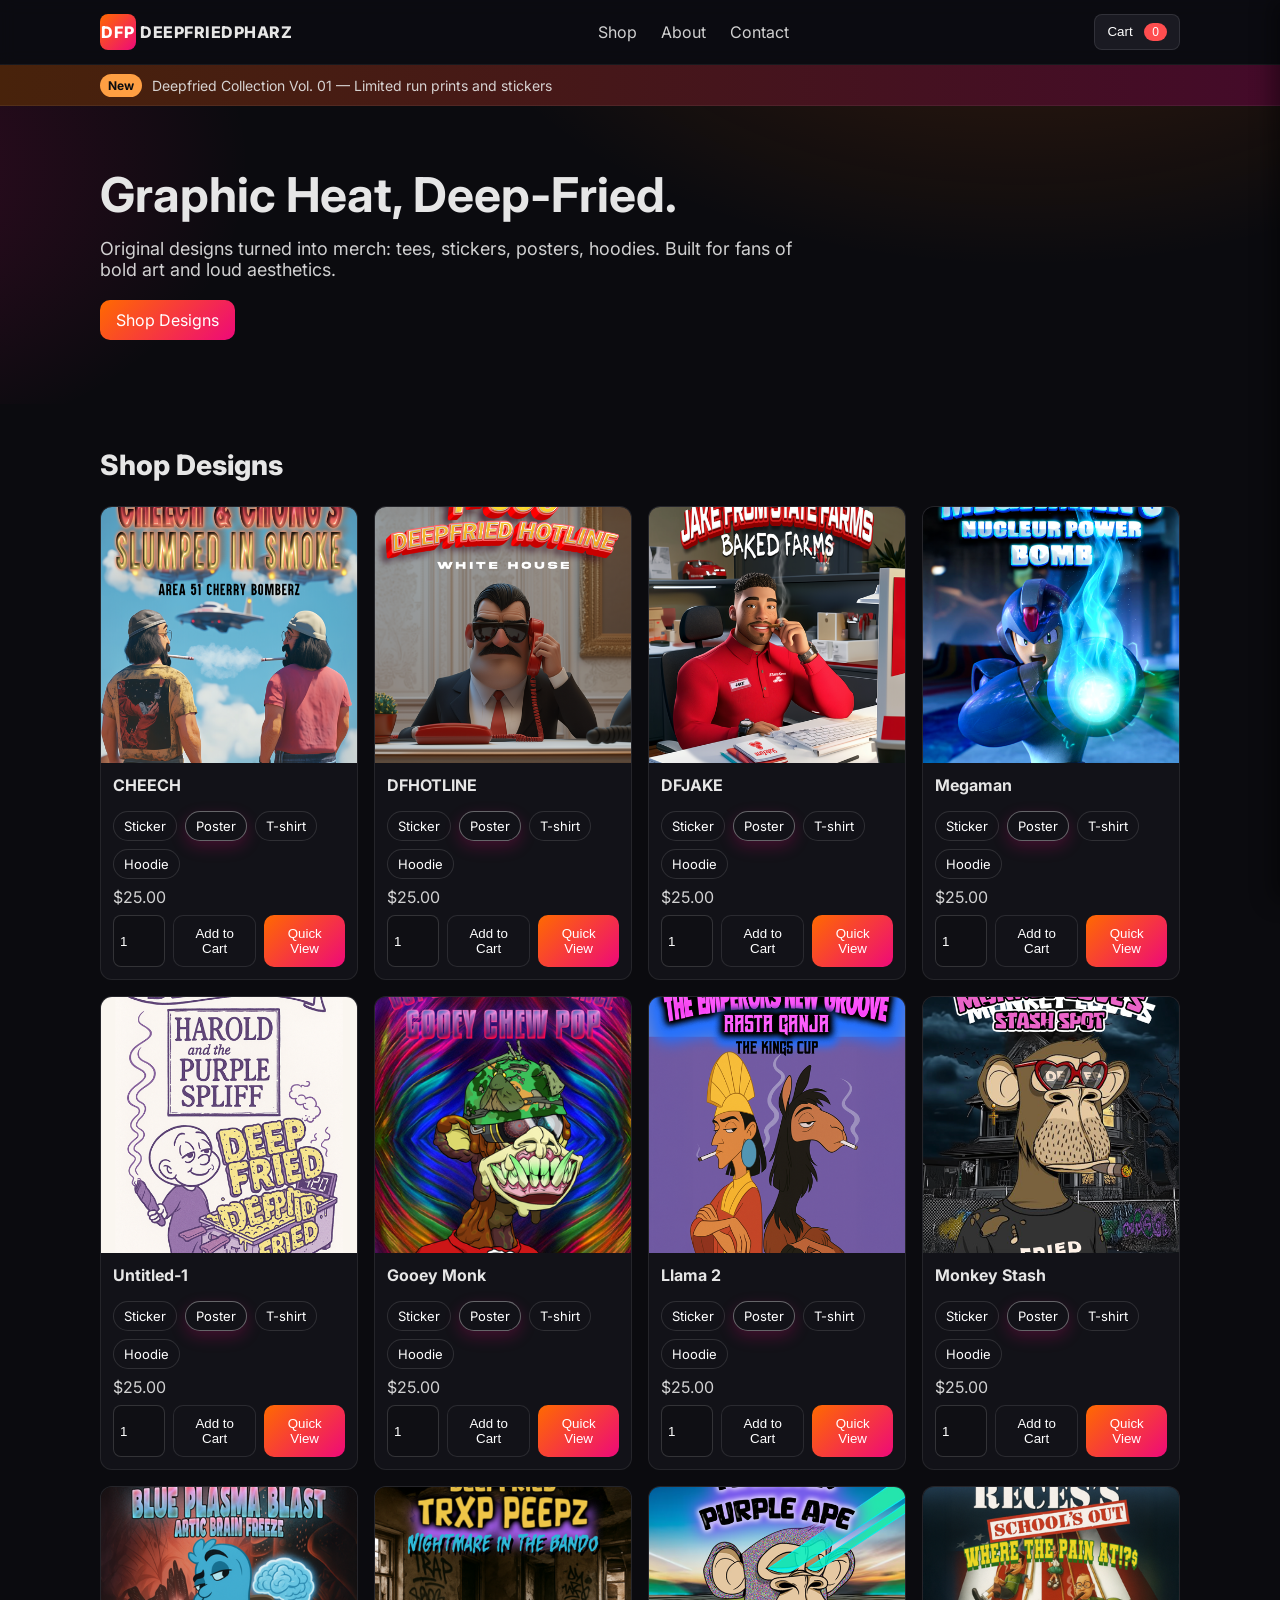
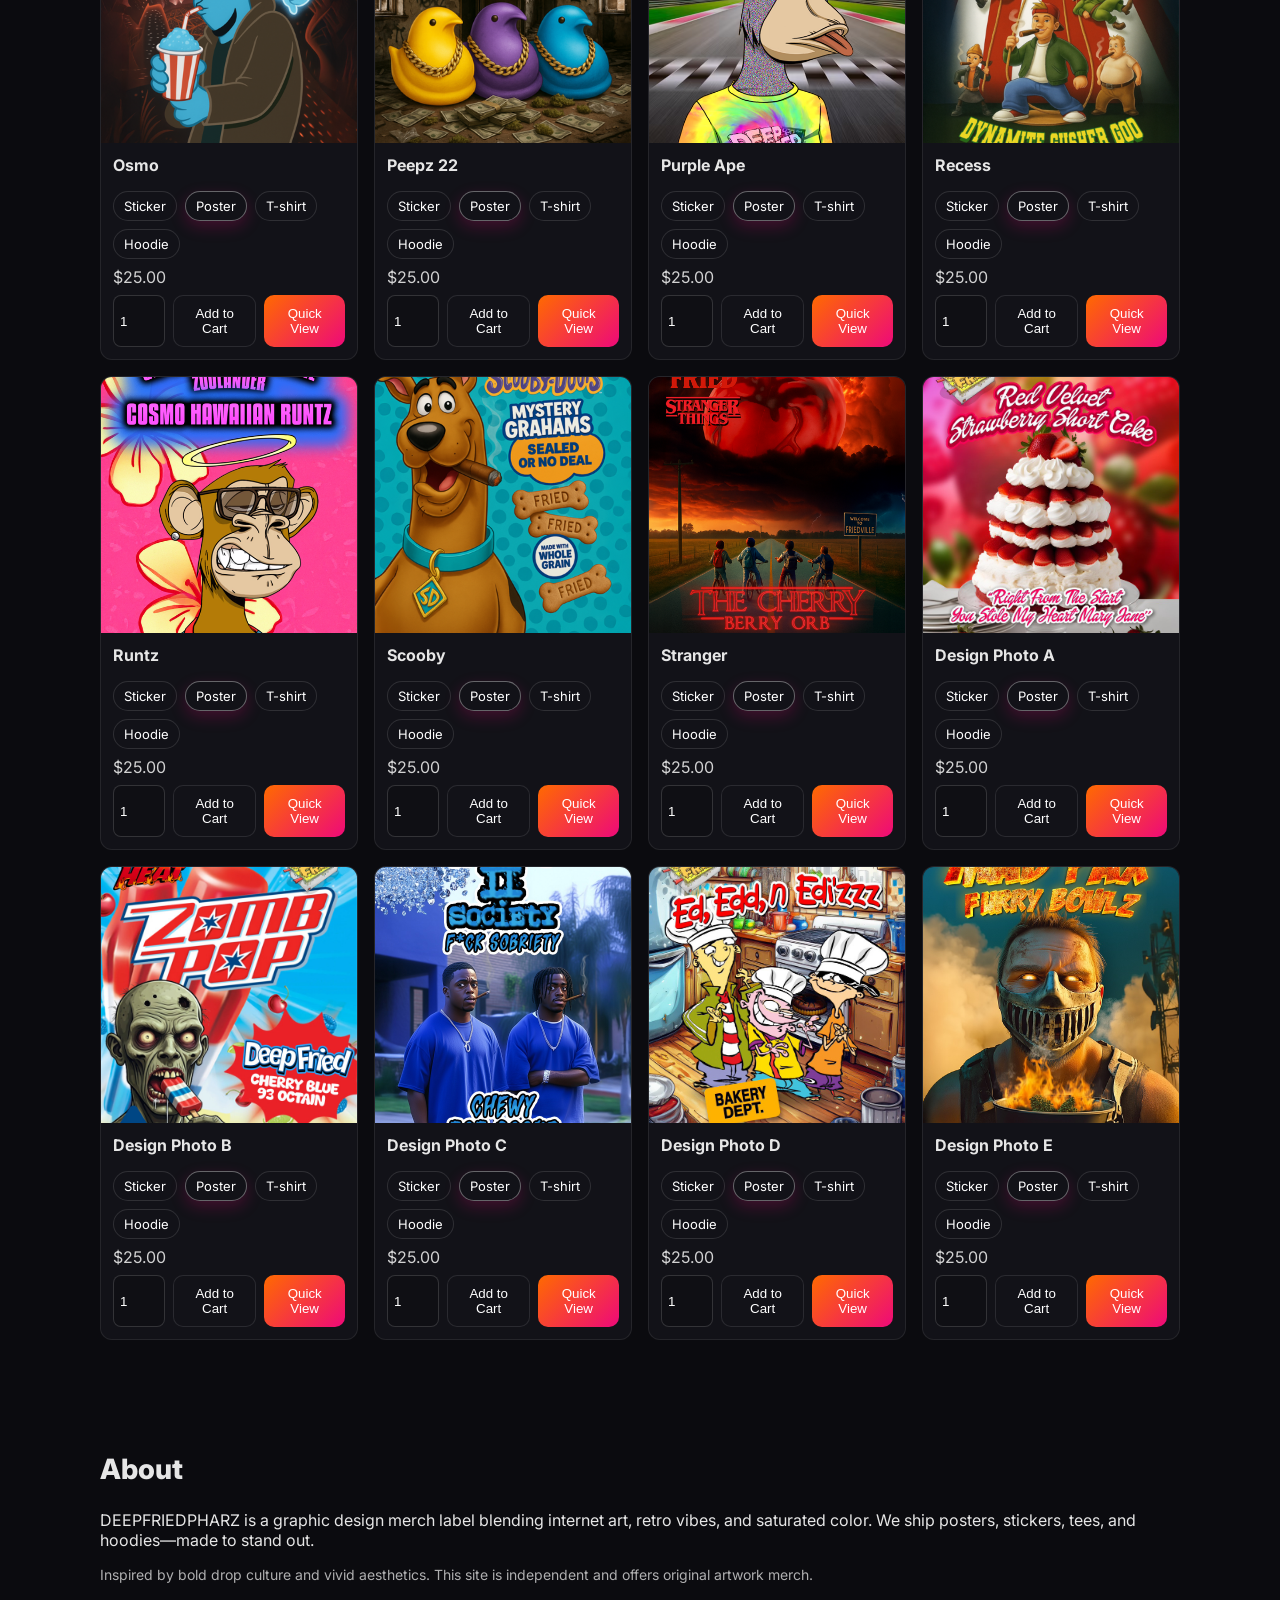
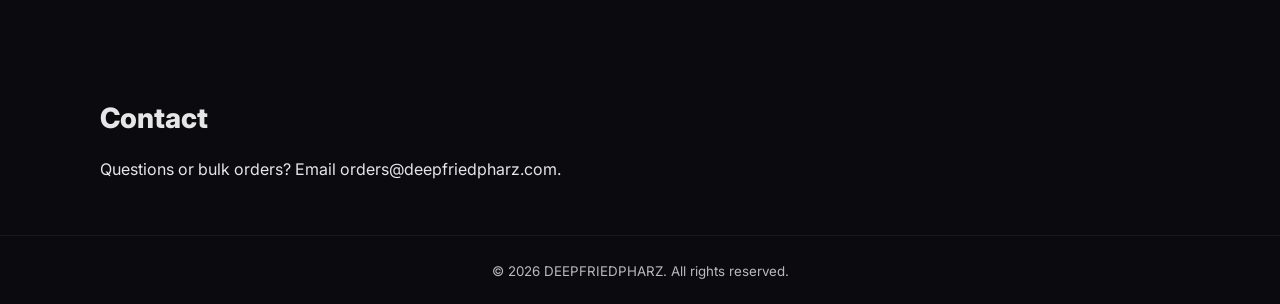
==== index.html @ 4e7bed3c "feat: static ecommerce site with variant pricing, cart & Quick View" ====
<!DOCTYPE html>
<html lang="en">
  <head>
    <meta charset="utf-8" />
    <meta name="viewport" content="width=device-width, initial-scale=1" />
    <title>DEEPFRIEDPHARZ — Graphic Design Merch</title>
    <meta name="description" content="DEEPFRIEDPHARZ — original graphic design merchandise: tees, stickers, posters, and more." />
    <link rel="preconnect" href="https://fonts.googleapis.com" />
    <link rel="preconnect" href="https://fonts.gstatic.com" crossorigin />
    <link href="https://fonts.googleapis.com/css2?family=Inter:wght@400;600;800&display=swap" rel="stylesheet" />
    <link rel="stylesheet" href="style.css" />
  </head>
  <body>
    <header class="site-header" role="banner">
      <div class="container header-inner">
        <div class="brand">
          <a href="#" aria-label="DEEPFRIEDPHARZ home">
            <span class="brand-logo">DFP</span>
            <span class="brand-name">DEEPFRIEDPHARZ</span>
          </a>
        </div>
        <nav class="nav" role="navigation" aria-label="Primary">
          <a href="#shop" class="nav-link" aria-current="page">Shop</a>
          <a href="#about" class="nav-link">About</a>
          <a href="#contact" class="nav-link">Contact</a>
        </nav>
        <button id="cart-button" class="cart-button" aria-label="Open cart">Cart <span id="cart-count" class="cart-count">0</span></button>
      </div>
    </header>

    <div class="promo-bar" role="region" aria-label="Promotions">
      <div class="container promo-inner">
        <span class="promo-badge" aria-hidden="true">New</span>
        <span class="promo-text">Deepfried Collection Vol. 01 — Limited run prints and stickers</span>
      </div>
    </div>

    <main>
      <section class="hero" role="region" aria-label="Hero">
        <div class="container hero-inner">
          <h1 class="headline">Graphic Heat, Deep-Fried.</h1>
          <p class="subhead">Original designs turned into merch: tees, stickers, posters, hoodies. Built for fans of bold art and loud aesthetics.</p>
          <div class="hero-actions">
            <a href="#shop" class="btn primary">Shop Designs</a>
          </div>
        </div>
      </section>

      <section id="shop" class="shop" role="main">
        <div class="container">
          <h2 class="section-title">Shop Designs</h2>
          <div id="product-grid" class="product-grid" aria-live="polite"></div>
        </div>
      </section>

      <section id="about" class="about">
        <div class="container">
          <h2 class="section-title">About</h2>
          <p>DEEPFRIEDPHARZ is a graphic design merch label blending internet art, retro vibes, and saturated color. We ship posters, stickers, tees, and hoodies—made to stand out.</p>
          <p class="fine">Inspired by bold drop culture and vivid aesthetics. This site is independent and offers original artwork merch.</p>
        </div>
      </section>

      <section id="contact" class="contact">
        <div class="container">
          <h2 class="section-title">Contact</h2>
          <p>Questions or bulk orders? Email <a href="mailto:orders@deepfriedpharz.com">orders@deepfriedpharz.com</a>.</p>
        </div>
      </section>
    </main>

    <aside id="cart-panel" class="cart-panel" aria-hidden="true" aria-labelledby="cart-button">
      <div class="cart-header">
        <h3>Cart</h3>
        <button id="cart-close" class="icon-button" aria-label="Close cart">✕</button>
      </div>
      <div id="cart-items" class="cart-items"></div>
      <div class="cart-summary">
        <div class="row">
          <span>Subtotal</span>
          <strong id="cart-subtotal">$0.00</strong>
        </div>
        <button id="checkout" class="btn primary full">Checkout</button>
      </div>
    </aside>

    <!-- Accessible Product Quick View Modal -->
    <div id="product-modal" class="modal" aria-hidden="true">
      <div class="modal-backdrop" data-close="modal" aria-hidden="true"></div>
      <div class="modal-content" role="dialog" aria-modal="true" aria-labelledby="modal-title" aria-describedby="modal-desc">
        <div class="modal-header">
          <h3 id="modal-title">Product</h3>
          <button id="modal-close" class="icon-button" aria-label="Close dialog">✕</button>
        </div>
        <div class="modal-body">
          <div class="modal-media"><img id="modal-image" src="" alt="" /></div>
          <div class="modal-info">
            <p id="modal-desc" class="modal-desc">Original design print with saturated colors and bold composition.</p>
            <div class="modal-price"><strong id="modal-price">$0.00</strong></div>
            <div class="modal-actions">
              <input id="modal-qty" type="number" min="1" value="1" class="qty-input" aria-label="Quantity" />
              <button id="modal-add" class="btn primary">Add to Cart</button>
            </div>
          </div>
        </div>
      </div>
    </div>

    <footer class="site-footer" role="contentinfo">
      <div class="container footer-inner">
        <small>© <span id="year"></span> DEEPFRIEDPHARZ. All rights reserved.</small>
      </div>
    </footer>

    <script src="app.js"></script>
  </body>
</html>
---- style.css ----
/* Reset and base */
* { box-sizing: border-box; }
html, body { height: 100%; }
body {
  margin: 0;
  font-family: Inter, system-ui, -apple-system, Segoe UI, Roboto, Ubuntu, Cantarell, "Fira Sans", "Droid Sans", "Helvetica Neue", Arial, sans-serif;
  color: #e6e6e6;
  background: #0b0b0f;
}
a { color: inherit; text-decoration: none; }

.container { max-width: 1120px; margin: 0 auto; padding: 0 20px; }

/* Header */
.site-header { position: sticky; top: 0; z-index: 20; background: rgba(12,12,18,0.8); backdrop-filter: blur(8px); border-bottom: 1px solid rgba(255,255,255,0.06); }
.header-inner { display: flex; align-items: center; justify-content: space-between; height: 64px; }
.brand { display: flex; align-items: center; gap: 10px; }
.brand-logo { display:inline-block; width: 36px; height: 36px; border-radius: 8px; background: linear-gradient(135deg, #ff6a00, #ee0979); font-weight: 800; color: #fff; text-align: center; line-height: 36px; letter-spacing: 1px; }
.brand-name { font-weight: 800; letter-spacing: 0.5px; }
.nav { display: flex; align-items: center; gap: 16px; }
.nav-link { opacity: 0.9; position: relative; padding: 6px 4px; }
.nav-link:hover, .nav-link:focus { opacity: 1; }
.nav-link:focus { outline: 2px solid #ff9f43; outline-offset: 2px; }
.nav-link::after { content: ""; position: absolute; left: 0; right: 0; bottom: -4px; height: 2px; background: linear-gradient(90deg, #ff6a00, #ee0979); opacity: 0; transform: scaleX(0.5); transition: opacity 150ms ease, transform 150ms ease; }
.nav-link:hover::after { opacity: 1; transform: scaleX(1); }

.cart-button { background: #1a1a22; color: #fff; border: 1px solid rgba(255,255,255,0.1); border-radius: 8px; padding: 8px 12px; cursor:pointer; }
.cart-button:hover, .cart-button:focus { background:#22222b; }
.cart-button:focus { outline: 2px solid #ff9f43; outline-offset: 2px; }
.cart-count { display:inline-block; margin-left: 8px; background: #ff4d4f; color:#fff; border-radius: 999px; font-size: 12px; padding: 2px 8px; }

/* Hero */
.hero { padding: 64px 0; background: radial-gradient(1000px 600px at 80% -200px, rgba(255, 106, 0, 0.2), rgba(255, 106, 0, 0) 60%), radial-gradient(900px 600px at -200px 20%, rgba(238, 9, 121, 0.2), rgba(238, 9, 121, 0) 50%); }
.headline { font-size: 48px; line-height: 1.05; margin: 0 0 8px; }
.subhead { font-size: 18px; opacity: 0.9; max-width: 720px; }
.hero-actions { margin-top: 20px; display:flex; gap: 12px; }

.btn { display:inline-block; padding: 10px 16px; border-radius: 10px; border: 1px solid rgba(255,255,255,0.1); cursor:pointer; transition: transform 120ms ease, box-shadow 120ms ease; }
.btn.primary { background: linear-gradient(135deg, #ff6a00, #ee0979); color: #fff; border: none; }
.btn.secondary { background:#121218; color:#fff; }
.btn.full { width: 100%; }
.btn:hover, .btn:focus { box-shadow: 0 8px 20px rgba(238,9,121,0.25); }
.btn:active { transform: translateY(1px); }
.btn:focus { outline: 2px solid #ff9f43; outline-offset: 2px; }

/* Sections */
.section-title { font-size: 28px; font-weight: 800; margin: 24px 0; }
.shop { padding: 20px 0 48px; }
.about, .contact { padding: 40px 0; }
.fine { opacity: 0.75; font-size: 14px; }

/* Product grid */
.product-grid { display:grid; grid-template-columns: repeat(auto-fill, minmax(220px, 1fr)); gap: 16px; }
.card { background: #121218; border: 1px solid rgba(255,255,255,0.08); border-radius: 12px; overflow: hidden; display:flex; flex-direction:column; transition: transform 150ms ease, box-shadow 150ms ease, border-color 150ms ease; }
.card:hover, .card:focus-within { transform: translateY(-2px); box-shadow: 0 10px 24px rgba(0,0,0,0.35); border-color: rgba(255,255,255,0.15); }
.card-media { position: relative; width: 100%; padding-top: 100%; overflow: hidden; }
.card-media img { position: absolute; inset: 0; width: 100%; height: 100%; object-fit: cover; }
.card-body { padding: 12px; display:flex; flex-direction:column; gap:8px; }
.card-title { font-weight: 700; }
.card-price { opacity: 0.9; }
.card-actions { display:flex; gap:8px; }

/* Variant selector */
.variant-group { display:flex; gap: 8px; flex-wrap: wrap; margin-top: 8px; }
.variant-wrapper { position: relative; }
.variant-wrapper input[type="radio"] {
  position: absolute;
  opacity: 0.0001;
  inset: 0;
  width: 100%;
  height: 100%;
}
.variant-option { display:inline-block; padding: 6px 10px; border-radius: 999px; background:#121218; border:1px solid rgba(255,255,255,0.12); color:#fff; cursor: pointer; font-size: 13px; }
.variant-option:hover { background:#1a1a22; }
.variant-wrapper input[type="radio"]:focus + .variant-option { outline: 2px solid #ff9f43; outline-offset: 2px; }
.variant-option.selected { border-color: rgba(255,255,255,0.35); box-shadow: 0 6px 16px rgba(238,9,121,0.22); }

/* Promo bar */
.promo-bar { background: linear-gradient(90deg, rgba(255,106,0,0.25), rgba(238,9,121,0.25)); border-bottom: 1px solid rgba(255,255,255,0.06); }
.promo-inner { display:flex; align-items:center; gap: 10px; height: 40px; }
.promo-badge { display:inline-block; background:#ff9f43; color:#0b0b0f; padding: 4px 8px; border-radius: 999px; font-weight: 700; font-size: 12px; }
.promo-text { opacity: 0.9; font-size: 14px; }

/* Cart Panel */
.cart-panel { position: fixed; right: 0; top: 0; height: 100%; width: 360px; background: #0f0f14; border-left: 1px solid rgba(255,255,255,0.08); box-shadow: -8px 0 20px rgba(0,0,0,0.4); transform: translateX(100%); transition: transform 200ms ease; display:flex; flex-direction:column; z-index: 30; }
.cart-panel.open { transform: translateX(0); }
.cart-header { display:flex; align-items:center; justify-content:space-between; padding: 16px; border-bottom: 1px solid rgba(255,255,255,0.08); }
.icon-button { background: transparent; color: #fff; border: 1px solid rgba(255,255,255,0.15); border-radius: 8px; padding: 6px 10px; cursor:pointer; }
.icon-button:hover, .icon-button:focus { background:#1a1a22; }
.icon-button:focus { outline: 2px solid #ff9f43; outline-offset: 2px; }
.cart-items { flex: 1; overflow: auto; padding: 12px; display:flex; flex-direction:column; gap: 10px; }
.cart-item { display:grid; grid-template-columns: 56px 1fr auto; gap: 10px; align-items:center; border: 1px solid rgba(255,255,255,0.06); border-radius: 10px; padding: 8px; background:#121218; }
.cart-item img { width: 56px; height: 56px; object-fit: cover; border-radius:8px; }
.cart-item-title { font-weight: 600; }
.cart-item-meta { font-size: 12px; opacity: 0.8; }
.cart-item-actions { display:flex; align-items:center; gap: 6px; }
.qty-input { width: 52px; background:#0f0f14; color:#fff; border: 1px solid rgba(255,255,255,0.15); border-radius:8px; padding: 6px; }
.remove-button { background:#1a1a22; color:#fff; border:1px solid rgba(255,255,255,0.15); border-radius:8px; padding:6px 10px; cursor:pointer; }
.remove-button:hover { background:#22222b; }
.cart-summary { border-top: 1px solid rgba(255,255,255,0.08); padding: 14px; }
.cart-summary .row { display:flex; align-items:center; justify-content:space-between; margin-bottom: 10px; }

/* Footer */
.site-footer { border-top: 1px solid rgba(255,255,255,0.06); }
.footer-inner { padding: 24px 0; text-align:center; opacity: 0.8; }

/* Modal */
.modal { position: fixed; inset: 0; display: none; z-index: 40; }
.modal.open { display: block; }
.modal-backdrop { position: absolute; inset: 0; background: rgba(0,0,0,0.6); }
.modal-content { position: relative; background: #0f0f14; border: 1px solid rgba(255,255,255,0.1); border-radius: 14px; width: 92vw; max-width: 860px; margin: 8vh auto; box-shadow: 0 20px 40px rgba(0,0,0,0.5); }
.modal-header { display:flex; align-items:center; justify-content:space-between; padding: 14px; border-bottom: 1px solid rgba(255,255,255,0.08); }
.modal-body { display:grid; grid-template-columns: 1fr 1fr; gap: 14px; padding: 14px; }
.modal-media { background:#121218; border-radius: 12px; overflow:hidden; display:flex; align-items:center; justify-content:center; }
.modal-media img { width: 100%; height: auto; }
.modal-info { display:flex; flex-direction:column; gap: 10px; }
.modal-desc { opacity: 0.85; }
.modal-price { font-size: 18px; }
.modal-actions { display:flex; gap: 10px; align-items:center; }

/* Responsive tweaks */
@media (max-width: 640px) {
  .headline { font-size: 36px; }
  .cart-panel { width: 92vw; }
  .modal-body { grid-template-columns: 1fr; }
}
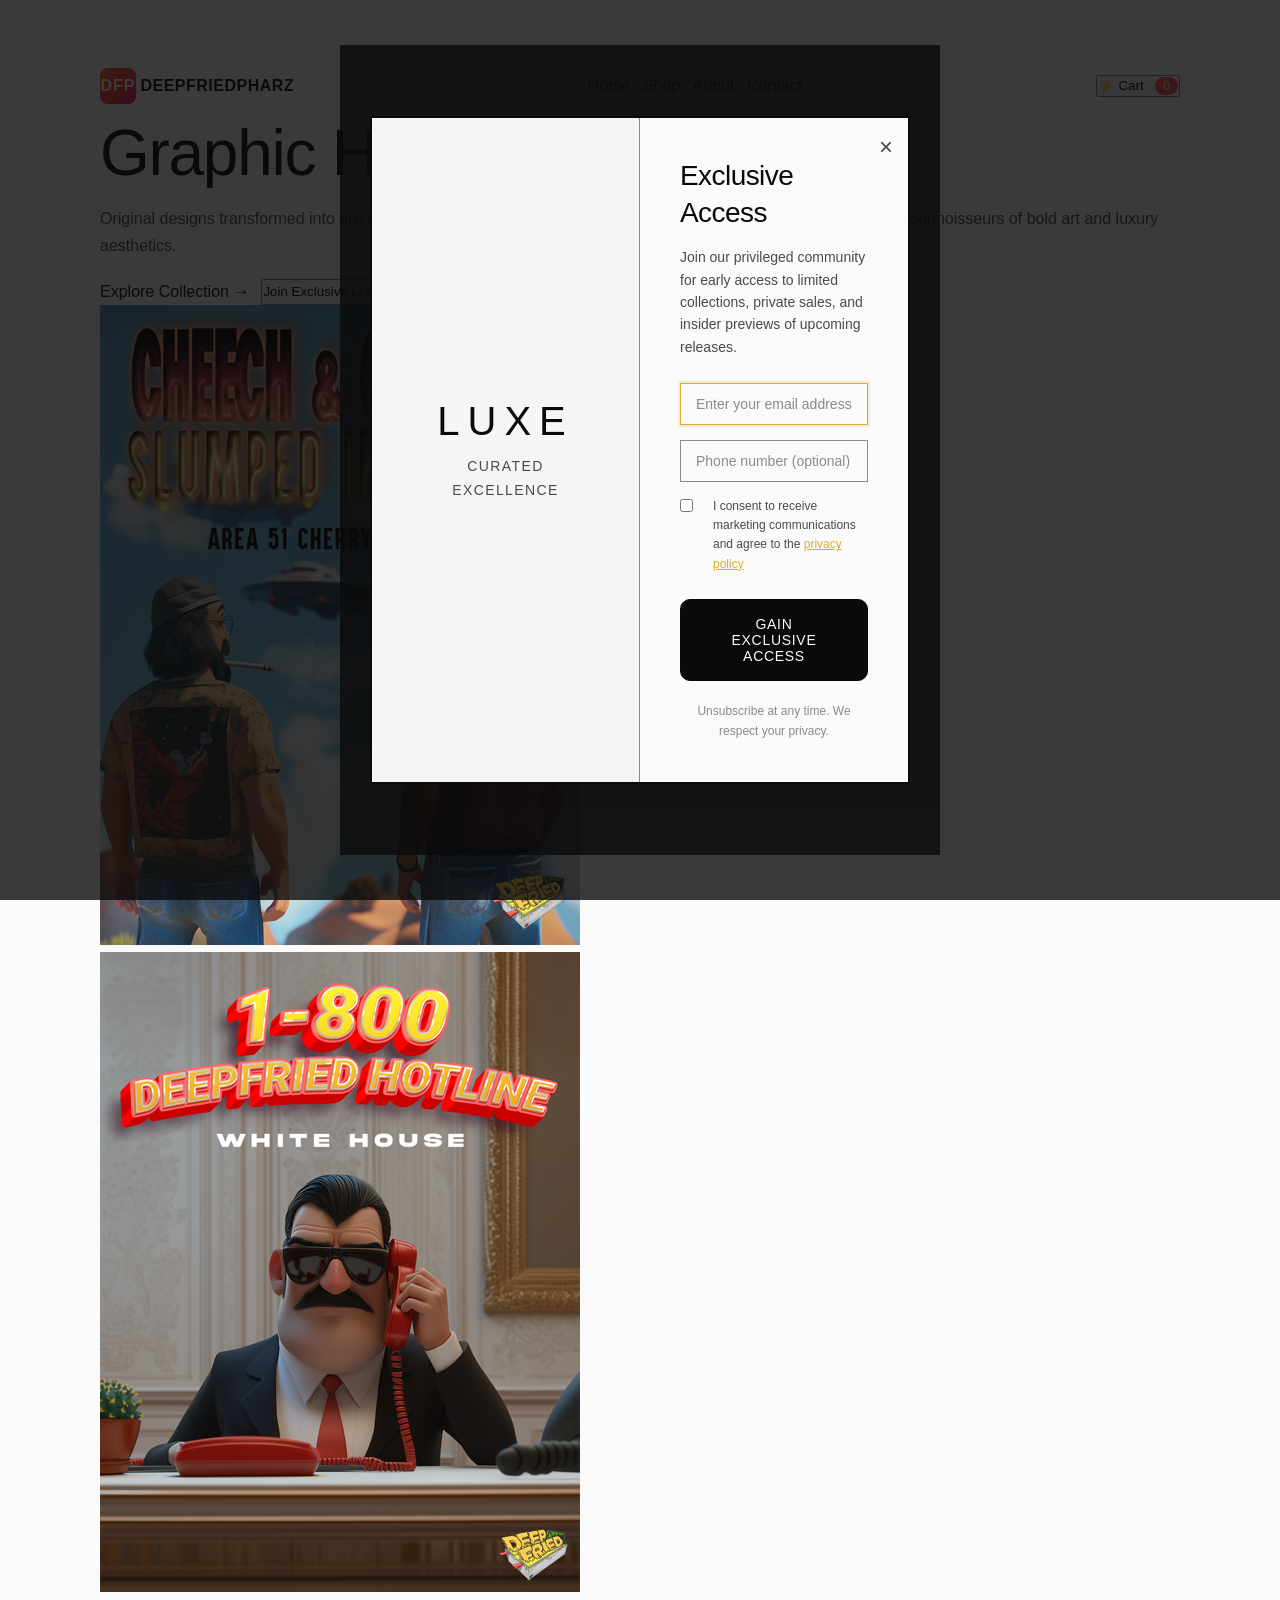
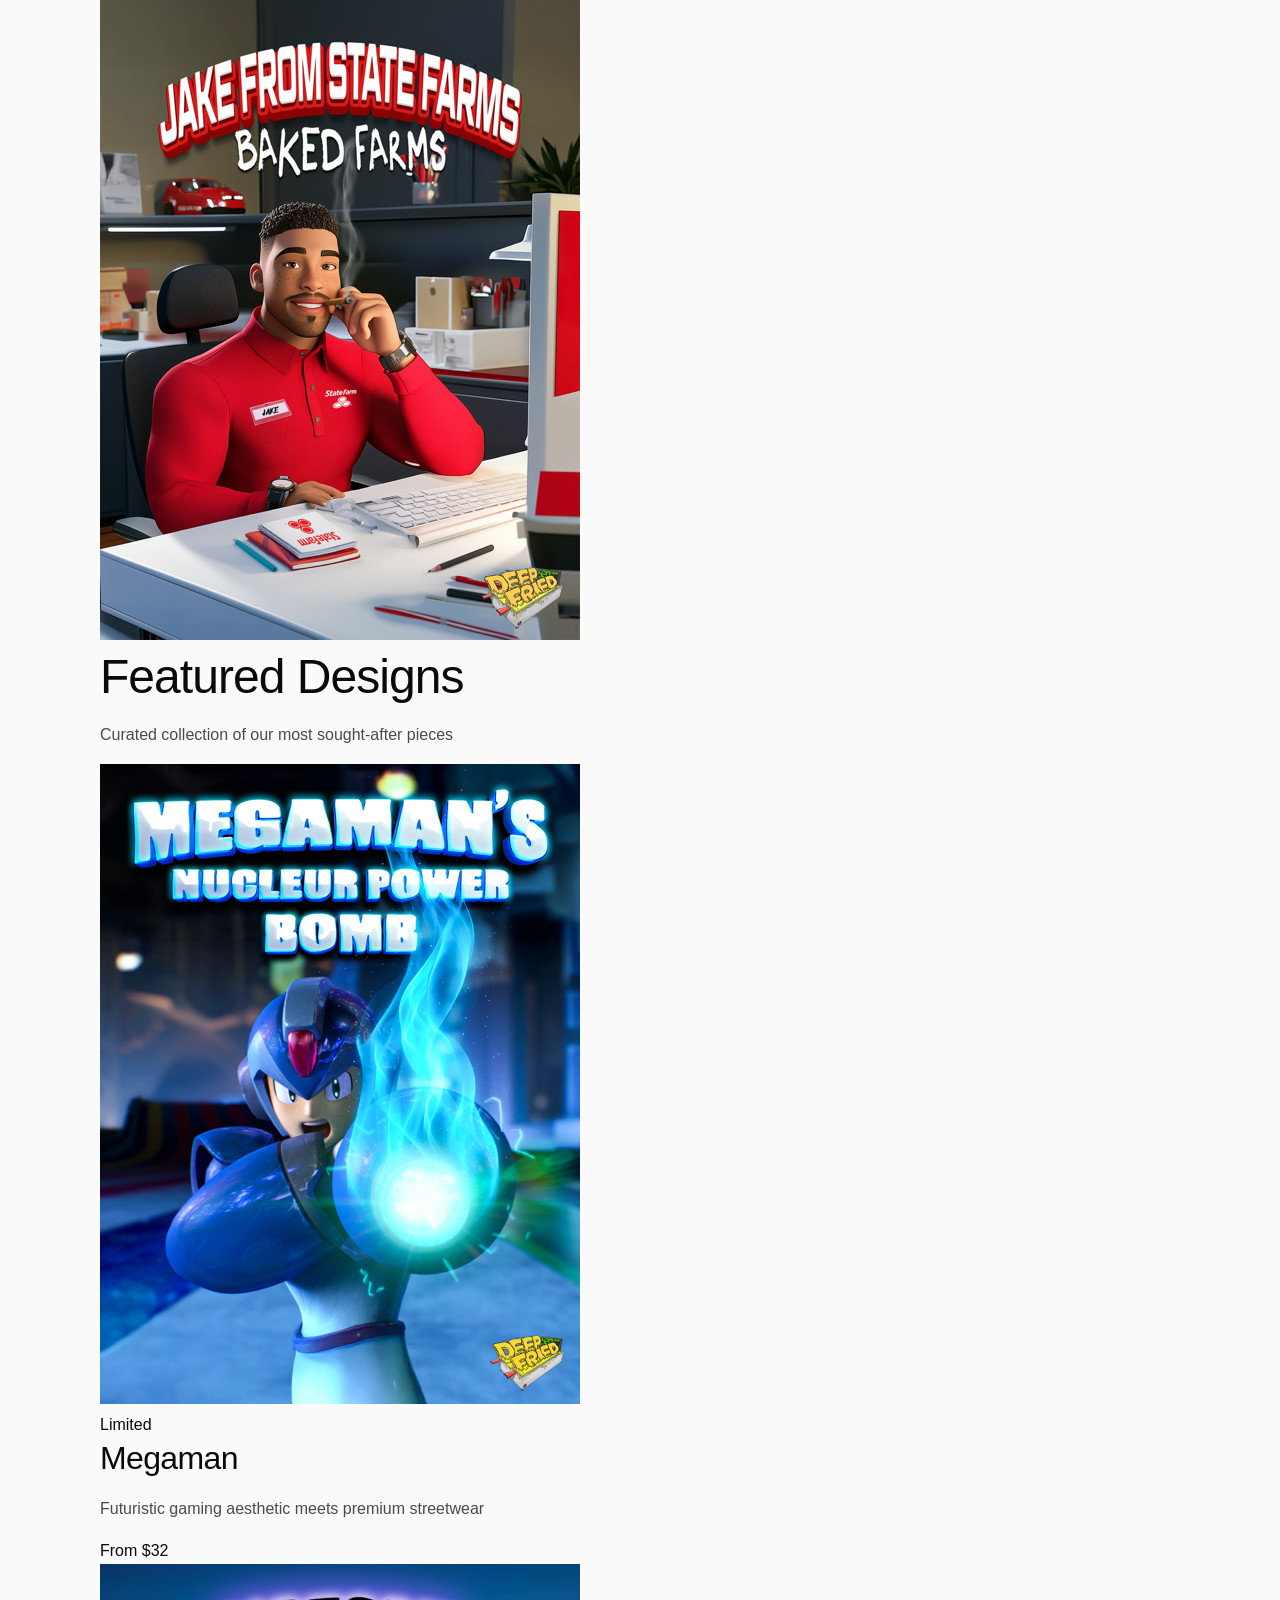
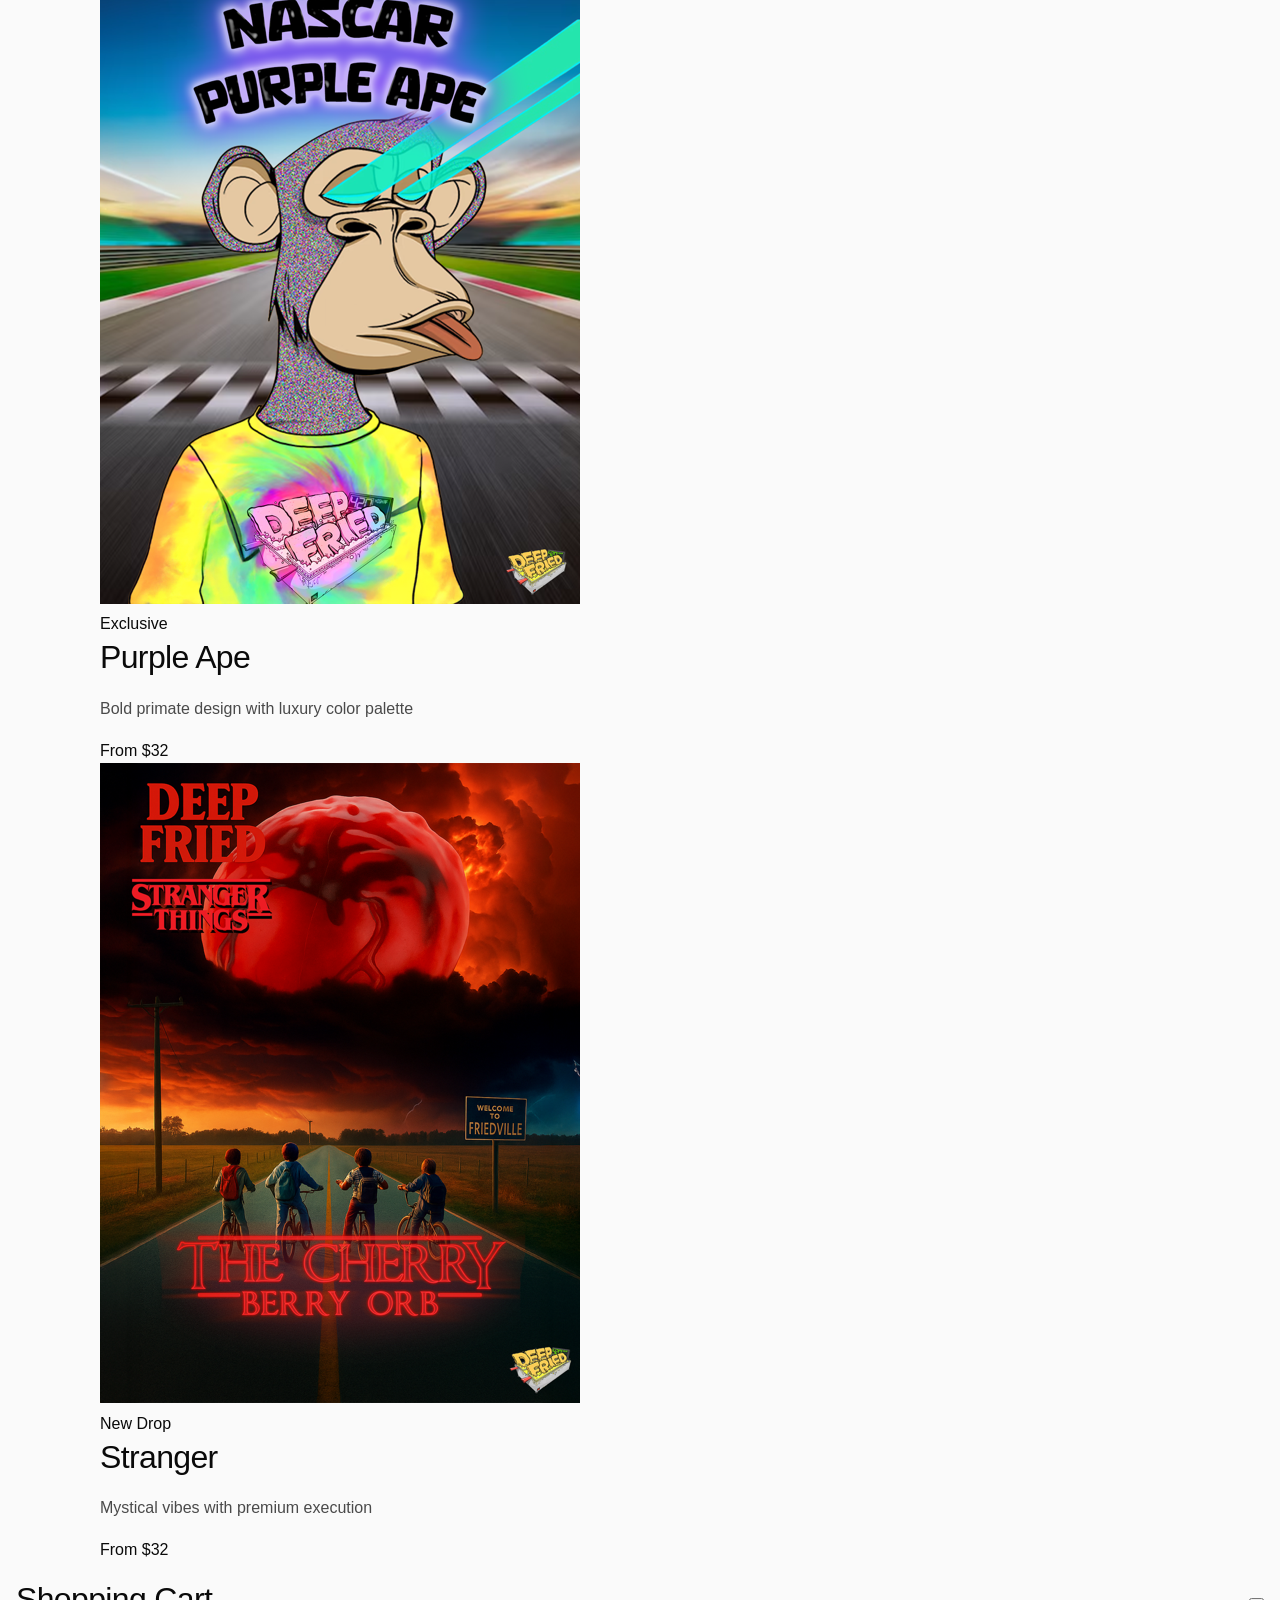
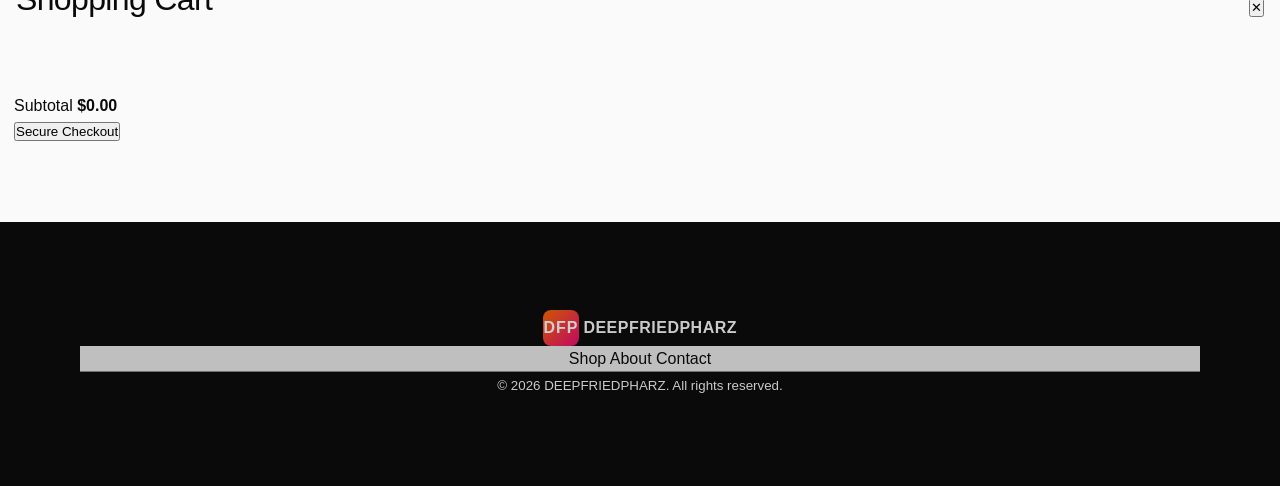
==== commit 2cf60ecd: "Set index.html to luxury homepage (copy of home.html) for Vercel root" ====
--- a/index.html
+++ b/index.html
@@ -1,117 +1,215 @@
 <!DOCTYPE html>
 <html lang="en">
-  <head>
-    <meta charset="utf-8" />
-    <meta name="viewport" content="width=device-width, initial-scale=1" />
-    <title>DEEPFRIEDPHARZ — Graphic Design Merch</title>
-    <meta name="description" content="DEEPFRIEDPHARZ — original graphic design merchandise: tees, stickers, posters, and more." />
-    <link rel="preconnect" href="https://fonts.googleapis.com" />
-    <link rel="preconnect" href="https://fonts.gstatic.com" crossorigin />
-    <link href="https://fonts.googleapis.com/css2?family=Inter:wght@400;600;800&display=swap" rel="stylesheet" />
-    <link rel="stylesheet" href="style.css" />
-  </head>
-  <body>
-    <header class="site-header" role="banner">
-      <div class="container header-inner">
-        <div class="brand">
-          <a href="#" aria-label="DEEPFRIEDPHARZ home">
-            <span class="brand-logo">DFP</span>
-            <span class="brand-name">DEEPFRIEDPHARZ</span>
-          </a>
-        </div>
-        <nav class="nav" role="navigation" aria-label="Primary">
-          <a href="#shop" class="nav-link" aria-current="page">Shop</a>
-          <a href="#about" class="nav-link">About</a>
-          <a href="#contact" class="nav-link">Contact</a>
+<head>
+  <meta charset="utf-8" />
+  <meta name="viewport" content="width=device-width, initial-scale=1" />
+  <title>DEEPFRIEDPHARZ — Luxury Graphic Design Merch</title>
+  <meta name="description" content="DEEPFRIEDPHARZ — Premium graphic design merchandise: exclusive tees, stickers, posters, and more with futuristic luxury aesthetics." />
+  <link rel="preconnect" href="https://fonts.googleapis.com" />
+  <link rel="preconnect" href="https://fonts.gstatic.com" crossorigin />
+  <link href="https://fonts.googleapis.com/css2?family=Inter:wght@300;400;500;600;700;800&family=JetBrains+Mono:wght@400;500;600&display=swap" rel="stylesheet" />
+  <link rel="stylesheet" href="style.css" />
+  <link rel="stylesheet" href="luxury.css" />
+  <script src="luxury.js" defer></script>
+</head>
+<body class="luxury-theme">
+  <!-- Luxury Moving Banner -->
+  <div class="luxury-banner" role="region" aria-label="Promotion">
+    <div class="banner-content">
+      <span class="banner-text">Spend $250 Get Free Shipping</span>
+      <span class="banner-text">Spend $250 Get Free Shipping</span>
+      <span class="banner-text">Spend $250 Get Free Shipping</span>
+      <span class="banner-text">Spend $250 Get Free Shipping</span>
+    </div>
+  </div>
+
+  <!-- Luxury Navigation -->
+  <header class="luxury-header" role="banner">
+    <div class="container header-inner">
+      <div class="brand">
+        <a href="home.html" aria-label="DEEPFRIEDPHARZ home" class="brand-link">
+          <span class="brand-logo">DFP</span>
+          <span class="brand-name">DEEPFRIEDPHARZ</span>
+        </a>
+      </div>
+      <nav class="luxury-nav" role="navigation" aria-label="Primary">
+        <a href="home.html" class="nav-link active">Home</a>
+        <a href="shop.html" class="nav-link">Shop</a>
+        <a href="about.html" class="nav-link">About</a>
+        <a href="contact.html" class="nav-link">Contact</a>
+      </nav>
+      <button id="cart-button" class="luxury-cart-button" aria-label="Open cart">
+        <span class="cart-icon">⚡</span>
+        Cart <span id="cart-count" class="cart-count">0</span>
+      </button>
+    </div>
+  </header>
+
+  <!-- Luxury Hero Section -->
+  <main>
+    <section class="luxury-hero" role="region" aria-label="Hero">
+      <div class="hero-background">
+        <div class="gradient-orb orb-1"></div>
+        <div class="gradient-orb orb-2"></div>
+        <div class="gradient-orb orb-3"></div>
+      </div>
+      <div class="container hero-inner">
+        <div class="hero-content">
+          <h1 class="luxury-headline">
+            <span class="headline-main">Graphic Heat</span>
+            <span class="headline-sub">Deep-Fried.</span>
+          </h1>
+          <p class="luxury-subhead">Original designs transformed into premium merchandise. Exclusive tees, stickers, posters, and hoodies crafted for connoisseurs of bold art and luxury aesthetics.</p>
+          <div class="hero-actions">
+            <a href="shop.html" class="luxury-btn primary">
+              <span>Explore Collection</span>
+              <span class="btn-icon">→</span>
+            </a>
+            <button class="luxury-btn secondary newsletter-trigger">
+              <span>Join Exclusive List</span>
+              <span class="btn-icon">+</span>
+            </button>
+          </div>
+        </div>
+        <div class="hero-visual">
+          <div class="product-showcase">
+            <div class="showcase-item item-1">
+              <img src="shop/CHEECH.PNG" alt="Premium Design" />
+            </div>
+            <div class="showcase-item item-2">
+              <img src="shop/DFHOTLINE.PNG" alt="Exclusive Artwork" />
+            </div>
+            <div class="showcase-item item-3">
+              <img src="shop/DFJAKE.PNG" alt="Limited Edition" />
+            </div>
+          </div>
+        </div>
+      </div>
+    </section>
+
+    <!-- Featured Designs Section -->
+    <section class="luxury-featured" role="region" aria-label="Featured Designs">
+      <div class="container">
+        <div class="section-header">
+          <h2 class="luxury-section-title">Featured Designs</h2>
+          <p class="section-subtitle">Curated collection of our most sought-after pieces</p>
+        </div>
+        <div class="featured-grid">
+          <div class="featured-item">
+            <div class="item-image">
+              <img src="shop/Megaman.PNG" alt="Megaman Design" />
+              <div class="item-overlay">
+                <span class="item-badge">Limited</span>
+              </div>
+            </div>
+            <div class="item-info">
+              <h3 class="item-title">Megaman</h3>
+              <p class="item-description">Futuristic gaming aesthetic meets premium streetwear</p>
+              <div class="item-price">From $32</div>
+            </div>
+          </div>
+          <div class="featured-item">
+            <div class="item-image">
+              <img src="shop/purple-ape.PNG" alt="Purple Ape Design" />
+              <div class="item-overlay">
+                <span class="item-badge">Exclusive</span>
+              </div>
+            </div>
+            <div class="item-info">
+              <h3 class="item-title">Purple Ape</h3>
+              <p class="item-description">Bold primate design with luxury color palette</p>
+              <div class="item-price">From $32</div>
+            </div>
+          </div>
+          <div class="featured-item">
+            <div class="item-image">
+              <img src="shop/stranger.PNG" alt="Stranger Design" />
+              <div class="item-overlay">
+                <span class="item-badge">New Drop</span>
+              </div>
+            </div>
+            <div class="item-info">
+              <h3 class="item-title">Stranger</h3>
+              <p class="item-description">Mystical vibes with premium execution</p>
+              <div class="item-price">From $32</div>
+            </div>
+          </div>
+        </div>
+      </div>
+    </section>
+  </main>
+
+  <!-- Newsletter Popup -->
+  <div id="newsletter-popup" class="newsletter-popup" aria-hidden="true" aria-labelledby="newsletter-title">
+    <div class="newsletter-overlay"></div>
+    <div class="newsletter-content">
+      <button class="newsletter-close" aria-label="Close newsletter">×</button>
+      <div class="newsletter-layout">
+        <div class="newsletter-image">
+          <img src="https://trae-api-us.mchost.guru/api/ide/v1/text_to_image?prompt=luxury%20streetwear%20fashion%20photography%2C%20premium%20clothing%20layout%2C%20futuristic%20aesthetic%2C%20high-end%20design%2C%20saturated%20colors%2C%20professional%20lighting&image_size=square_hd" alt="Exclusive Designs" />
+        </div>
+        <div class="newsletter-form-section">
+          <div class="newsletter-header">
+            <h2 id="newsletter-title" class="newsletter-title">Join The Exclusive</h2>
+            <p class="newsletter-subtitle">Be first to access limited drops and exclusive collections</p>
+          </div>
+          <form class="newsletter-form" id="newsletter-form">
+            <div class="form-group">
+              <label for="newsletter-email" class="form-label">Email Address</label>
+              <input type="email" id="newsletter-email" class="form-input" placeholder="your@email.com" required />
+            </div>
+            <div class="form-group">
+              <label for="newsletter-phone" class="form-label">Phone (Optional)</label>
+              <input type="tel" id="newsletter-phone" class="form-input" placeholder="+1 (555) 123-4567" />
+            </div>
+            <button type="submit" class="luxury-btn primary full">
+              <span>Get Exclusive Access</span>
+              <span class="btn-icon">→</span>
+            </button>
+            <p class="form-disclaimer">No spam, ever. Unsubscribe anytime.</p>
+          </form>
+        </div>
+      </div>
+    </div>
+  </div>
+
+  <!-- Cart Panel -->
+  <aside id="cart-panel" class="luxury-cart-panel" aria-hidden="true" aria-labelledby="cart-button">
+    <div class="cart-header">
+      <h3>Shopping Cart</h3>
+      <button id="cart-close" class="luxury-icon-button" aria-label="Close cart">✕</button>
+    </div>
+    <div id="cart-items" class="cart-items"></div>
+    <div class="cart-summary">
+      <div class="summary-row">
+        <span>Subtotal</span>
+        <strong id="cart-subtotal">$0.00</strong>
+      </div>
+      <button id="checkout" class="luxury-btn primary full">Secure Checkout</button>
+    </div>
+  </aside>
+
+  <!-- Luxury Footer -->
+  <footer class="luxury-footer" role="contentinfo">
+    <div class="container footer-inner">
+      <div class="footer-content">
+        <div class="footer-brand">
+          <span class="brand-logo">DFP</span>
+          <span class="brand-name">DEEPFRIEDPHARZ</span>
+        </div>
+        <nav class="footer-nav">
+          <a href="shop.html">Shop</a>
+          <a href="about.html">About</a>
+          <a href="contact.html">Contact</a>
         </nav>
-        <button id="cart-button" class="cart-button" aria-label="Open cart">Cart <span id="cart-count" class="cart-count">0</span></button>
-      </div>
-    </header>
-
-    <div class="promo-bar" role="region" aria-label="Promotions">
-      <div class="container promo-inner">
-        <span class="promo-badge" aria-hidden="true">New</span>
-        <span class="promo-text">Deepfried Collection Vol. 01 — Limited run prints and stickers</span>
-      </div>
-    </div>
-
-    <main>
-      <section class="hero" role="region" aria-label="Hero">
-        <div class="container hero-inner">
-          <h1 class="headline">Graphic Heat, Deep-Fried.</h1>
-          <p class="subhead">Original designs turned into merch: tees, stickers, posters, hoodies. Built for fans of bold art and loud aesthetics.</p>
-          <div class="hero-actions">
-            <a href="#shop" class="btn primary">Shop Designs</a>
-          </div>
-        </div>
-      </section>
-
-      <section id="shop" class="shop" role="main">
-        <div class="container">
-          <h2 class="section-title">Shop Designs</h2>
-          <div id="product-grid" class="product-grid" aria-live="polite"></div>
-        </div>
-      </section>
-
-      <section id="about" class="about">
-        <div class="container">
-          <h2 class="section-title">About</h2>
-          <p>DEEPFRIEDPHARZ is a graphic design merch label blending internet art, retro vibes, and saturated color. We ship posters, stickers, tees, and hoodies—made to stand out.</p>
-          <p class="fine">Inspired by bold drop culture and vivid aesthetics. This site is independent and offers original artwork merch.</p>
-        </div>
-      </section>
-
-      <section id="contact" class="contact">
-        <div class="container">
-          <h2 class="section-title">Contact</h2>
-          <p>Questions or bulk orders? Email <a href="mailto:orders@deepfriedpharz.com">orders@deepfriedpharz.com</a>.</p>
-        </div>
-      </section>
-    </main>
-
-    <aside id="cart-panel" class="cart-panel" aria-hidden="true" aria-labelledby="cart-button">
-      <div class="cart-header">
-        <h3>Cart</h3>
-        <button id="cart-close" class="icon-button" aria-label="Close cart">✕</button>
-      </div>
-      <div id="cart-items" class="cart-items"></div>
-      <div class="cart-summary">
-        <div class="row">
-          <span>Subtotal</span>
-          <strong id="cart-subtotal">$0.00</strong>
-        </div>
-        <button id="checkout" class="btn primary full">Checkout</button>
-      </div>
-    </aside>
-
-    <!-- Accessible Product Quick View Modal -->
-    <div id="product-modal" class="modal" aria-hidden="true">
-      <div class="modal-backdrop" data-close="modal" aria-hidden="true"></div>
-      <div class="modal-content" role="dialog" aria-modal="true" aria-labelledby="modal-title" aria-describedby="modal-desc">
-        <div class="modal-header">
-          <h3 id="modal-title">Product</h3>
-          <button id="modal-close" class="icon-button" aria-label="Close dialog">✕</button>
-        </div>
-        <div class="modal-body">
-          <div class="modal-media"><img id="modal-image" src="" alt="" /></div>
-          <div class="modal-info">
-            <p id="modal-desc" class="modal-desc">Original design print with saturated colors and bold composition.</p>
-            <div class="modal-price"><strong id="modal-price">$0.00</strong></div>
-            <div class="modal-actions">
-              <input id="modal-qty" type="number" min="1" value="1" class="qty-input" aria-label="Quantity" />
-              <button id="modal-add" class="btn primary">Add to Cart</button>
-            </div>
-          </div>
-        </div>
-      </div>
-    </div>
-
-    <footer class="site-footer" role="contentinfo">
-      <div class="container footer-inner">
+      </div>
+      <div class="footer-legal">
         <small>© <span id="year"></span> DEEPFRIEDPHARZ. All rights reserved.</small>
       </div>
-    </footer>
-
-    <script src="app.js"></script>
-  </body>
+    </div>
+  </footer>
+
+  <script src="app.js"></script>
+  <script src="luxury.js"></script>
+</body>
 </html>
--- a/luxury.css
+++ b/luxury.css
@@ -0,0 +1,608 @@
+/* Luxury E-commerce Styles - Monochrome + Accent Palette */
+
+/* CSS Custom Properties for Luxury Theme */
+:root {
+  /* Primary Monochrome Palette */
+  --luxury-black: #0a0a0a;
+  --luxury-charcoal: #1a1a1a;
+  --luxury-dark-gray: #2a2a2a;
+  --luxury-gray: #4a4a4a;
+  --luxury-light-gray: #8a8a8a;
+  --luxury-silver: #c0c0c0;
+  --luxury-white: #fafafa;
+  --luxury-off-white: #f5f5f5;
+  
+  /* Accent Colors - Gold and Deep Red */
+  --luxury-gold: #d4af37;
+  --luxury-gold-light: #f4d03f;
+  --luxury-gold-dark: #b8860b;
+  --luxury-red: #8b0000;
+  --luxury-red-light: #dc143c;
+  
+  /* Typography */
+  --font-primary: 'Helvetica Neue', 'Arial Nova', 'Segoe UI', sans-serif;
+  --font-secondary: 'Georgia', 'Times New Roman', serif;
+  --font-mono: 'Monaco', 'Menlo', 'Consolas', monospace;
+  
+  /* Spacing */
+  --spacing-xs: 0.25rem;
+  --spacing-sm: 0.5rem;
+  --spacing-md: 1rem;
+  --spacing-lg: 1.5rem;
+  --spacing-xl: 2rem;
+  --spacing-2xl: 3rem;
+  --spacing-3xl: 4rem;
+  
+  /* Transitions */
+  --transition-fast: 0.15s ease-in-out;
+  --transition-smooth: 0.3s ease-in-out;
+  --transition-luxury: 0.5s cubic-bezier(0.4, 0, 0.2, 1);
+  
+  /* Shadows */
+  --shadow-subtle: 0 1px 3px rgba(0, 0, 0, 0.1);
+  --shadow-medium: 0 4px 12px rgba(0, 0, 0, 0.15);
+  --shadow-luxury: 0 8px 32px rgba(0, 0, 0, 0.2);
+  
+  /* Borders */
+  --border-thin: 1px solid var(--luxury-light-gray);
+  --border-medium: 2px solid var(--luxury-gray);
+  --border-thick: 3px solid var(--luxury-gold);
+}
+
+/* Reset and Base Styles */
+* {
+  margin: 0;
+  padding: 0;
+  box-sizing: border-box;
+}
+
+html {
+  scroll-behavior: smooth;
+  font-size: 16px;
+}
+
+body {
+  font-family: var(--font-primary);
+  background-color: var(--luxury-white);
+  color: var(--luxury-black);
+  line-height: 1.6;
+  -webkit-font-smoothing: antialiased;
+  -moz-osx-font-smoothing: grayscale;
+}
+
+/* Typography - Luxury Minimalist Style */
+h1, h2, h3, h4, h5, h6 {
+  font-weight: 300;
+  letter-spacing: -0.02em;
+  margin-bottom: var(--spacing-md);
+  color: var(--luxury-black);
+}
+
+h1 {
+  font-size: clamp(2.5rem, 5vw, 4rem);
+  line-height: 1.1;
+  font-weight: 200;
+}
+
+h2 {
+  font-size: clamp(1.8rem, 4vw, 3rem);
+  line-height: 1.2;
+}
+
+h3 {
+  font-size: clamp(1.4rem, 3vw, 2rem);
+  line-height: 1.3;
+}
+
+p {
+  margin-bottom: var(--spacing-md);
+  color: var(--luxury-gray);
+  font-size: 1rem;
+  line-height: 1.7;
+}
+
+/* Luxury Links */
+a {
+  color: var(--luxury-black);
+  text-decoration: none;
+  transition: var(--transition-fast);
+  position: relative;
+}
+
+a::after {
+  content: '';
+  position: absolute;
+  bottom: -2px;
+  left: 0;
+  width: 0;
+  height: 1px;
+  background-color: var(--luxury-gold);
+  transition: var(--transition-smooth);
+}
+
+a:hover::after {
+  width: 100%;
+}
+
+a:hover {
+  color: var(--luxury-gold);
+}
+
+/* Luxury Buttons */
+.btn {
+  display: inline-flex;
+  align-items: center;
+  justify-content: center;
+  padding: var(--spacing-md) var(--spacing-xl);
+  font-family: var(--font-primary);
+  font-size: 0.875rem;
+  font-weight: 500;
+  letter-spacing: 0.05em;
+  text-transform: uppercase;
+  border: var(--border-thin);
+  background-color: var(--luxury-white);
+  color: var(--luxury-black);
+  cursor: pointer;
+  transition: var(--transition-smooth);
+  position: relative;
+  overflow: hidden;
+}
+
+.btn::before {
+  content: '';
+  position: absolute;
+  top: 0;
+  left: -100%;
+  width: 100%;
+  height: 100%;
+  background: linear-gradient(90deg, transparent, var(--luxury-gold-light), transparent);
+  transition: var(--transition-luxury);
+}
+
+.btn:hover::before {
+  left: 100%;
+}
+
+.btn:hover {
+  background-color: var(--luxury-off-white);
+  border-color: var(--luxury-gold);
+  transform: translateY(-1px);
+  box-shadow: var(--shadow-medium);
+}
+
+.btn-primary {
+  background-color: var(--luxury-black);
+  color: var(--luxury-white);
+  border-color: var(--luxury-black);
+}
+
+.btn-primary:hover {
+  background-color: var(--luxury-charcoal);
+  border-color: var(--luxury-charcoal);
+}
+
+.btn-secondary {
+  background-color: transparent;
+  color: var(--luxury-black);
+  border-color: var(--luxury-gray);
+}
+
+.btn-secondary:hover {
+  background-color: var(--luxury-off-white);
+  border-color: var(--luxury-gold);
+}
+
+/* Luxury Navigation */
+nav {
+  background-color: var(--luxury-white);
+  border-bottom: var(--border-thin);
+  position: sticky;
+  top: 0;
+  z-index: 1000;
+  backdrop-filter: blur(10px);
+  background-color: rgba(250, 250, 250, 0.95);
+}
+
+.nav-container {
+  max-width: 1200px;
+  margin: 0 auto;
+  padding: var(--spacing-md) var(--spacing-xl);
+  display: flex;
+  justify-content: space-between;
+  align-items: center;
+}
+
+.nav-logo {
+  font-size: 1.5rem;
+  font-weight: 300;
+  letter-spacing: 0.1em;
+  color: var(--luxury-black);
+  text-transform: uppercase;
+}
+
+.nav-links {
+  display: flex;
+  gap: var(--spacing-2xl);
+  list-style: none;
+}
+
+.nav-links a {
+  font-size: 0.875rem;
+  font-weight: 400;
+  letter-spacing: 0.05em;
+  text-transform: uppercase;
+  color: var(--luxury-gray);
+  transition: var(--transition-fast);
+}
+
+.nav-links a:hover {
+  color: var(--luxury-gold);
+}
+
+/* Luxury Banner - Futuristic Moving Banner */
+.luxury-banner {
+  background: linear-gradient(135deg, var(--luxury-black) 0%, var(--luxury-charcoal) 50%, var(--luxury-dark-gray) 100%);
+  color: var(--luxury-white);
+  padding: var(--spacing-md) 0;
+  overflow: hidden;
+  position: relative;
+}
+
+.banner-content {
+  display: flex;
+  white-space: nowrap;
+  animation: marquee 20s linear infinite;
+  font-size: 0.875rem;
+  font-weight: 300;
+  letter-spacing: 0.1em;
+  text-transform: uppercase;
+}
+
+.banner-text {
+  padding: 0 var(--spacing-xl);
+  display: inline-block;
+}
+
+.banner-text::before {
+  content: '✦';
+  color: var(--luxury-gold);
+  margin-right: var(--spacing-sm);
+}
+
+.banner-text::after {
+  content: '✦';
+  color: var(--luxury-gold);
+  margin-left: var(--spacing-sm);
+}
+
+@keyframes marquee {
+  0% {
+    transform: translateX(0);
+  }
+  100% {
+    transform: translateX(-50%);
+  }
+}
+
+/* Luxury Product Grid */
+.product-grid {
+  display: grid;
+  grid-template-columns: repeat(auto-fit, minmax(300px, 1fr));
+  gap: var(--spacing-2xl);
+  padding: var(--spacing-3xl) var(--spacing-xl);
+  max-width: 1200px;
+  margin: 0 auto;
+}
+
+.product-card {
+  background-color: var(--luxury-white);
+  border: var(--border-thin);
+  overflow: hidden;
+  transition: var(--transition-luxury);
+  position: relative;
+}
+
+.product-card:hover {
+  transform: translateY(-4px);
+  box-shadow: var(--shadow-luxury);
+  border-color: var(--luxury-gold);
+}
+
+.product-image {
+  width: 100%;
+  height: 300px;
+  object-fit: cover;
+  transition: var(--transition-luxury);
+}
+
+.product-card:hover .product-image {
+  transform: scale(1.05);
+}
+
+.product-info {
+  padding: var(--spacing-lg);
+}
+
+.product-title {
+  font-size: 1.125rem;
+  font-weight: 400;
+  margin-bottom: var(--spacing-sm);
+  color: var(--luxury-black);
+}
+
+.product-price {
+  font-size: 1rem;
+  font-weight: 300;
+  color: var(--luxury-gold);
+  margin-bottom: var(--spacing-md);
+}
+
+/* Luxury Newsletter Popup */
+.newsletter-popup {
+  position: fixed;
+  top: 0;
+  left: 0;
+  width: 100%;
+  height: 100%;
+  background-color: rgba(10, 10, 10, 0.8);
+  display: flex;
+  justify-content: center;
+  align-items: center;
+  z-index: 2000;
+  opacity: 0;
+  visibility: hidden;
+  transition: var(--transition-smooth);
+}
+
+.newsletter-popup.active {
+  opacity: 1;
+  visibility: visible;
+}
+
+.newsletter-content {
+  background-color: var(--luxury-white);
+  border: 2px solid var(--luxury-black);
+  max-width: 600px;
+  width: 90%;
+  max-height: 90vh;
+  overflow-y: auto;
+  display: grid;
+  grid-template-columns: 1fr 1fr;
+  position: relative;
+}
+
+.newsletter-close {
+  position: absolute;
+  top: var(--spacing-md);
+  right: var(--spacing-md);
+  background: none;
+  border: none;
+  font-size: 1.5rem;
+  cursor: pointer;
+  color: var(--luxury-gray);
+  transition: var(--transition-fast);
+}
+
+.newsletter-close:hover {
+  color: var(--luxury-black);
+}
+
+.newsletter-logo {
+  background-color: var(--luxury-off-white);
+  display: flex;
+  align-items: center;
+  justify-content: center;
+  padding: var(--spacing-2xl);
+  border-right: var(--border-thin);
+}
+
+.newsletter-form {
+  padding: var(--spacing-2xl);
+}
+
+.newsletter-title {
+  font-size: 1.5rem;
+  font-weight: 300;
+  margin-bottom: var(--spacing-md);
+  color: var(--luxury-black);
+}
+
+.newsletter-text {
+  color: var(--luxury-gray);
+  margin-bottom: var(--spacing-lg);
+  font-size: 0.875rem;
+  line-height: 1.6;
+}
+
+.form-group {
+  margin-bottom: var(--spacing-md);
+}
+
+.form-input {
+  width: 100%;
+  padding: var(--spacing-md);
+  border: var(--border-thin);
+  background-color: var(--luxury-white);
+  color: var(--luxury-black);
+  font-family: var(--font-primary);
+  font-size: 0.875rem;
+  transition: var(--transition-fast);
+}
+
+.form-input:focus {
+  outline: none;
+  border-color: var(--luxury-gold);
+  box-shadow: 0 0 0 2px rgba(212, 175, 55, 0.2);
+}
+
+.form-input::placeholder {
+  color: var(--luxury-light-gray);
+}
+
+/* Luxury About Section */
+.about-section {
+  padding: var(--spacing-3xl) var(--spacing-xl);
+  max-width: 1200px;
+  margin: 0 auto;
+  text-align: center;
+}
+
+.about-title {
+  font-size: clamp(2rem, 5vw, 3.5rem);
+  font-weight: 200;
+  margin-bottom: var(--spacing-xl);
+  color: var(--luxury-black);
+}
+
+.about-content {
+  display: grid;
+  grid-template-columns: repeat(auto-fit, minmax(300px, 1fr));
+  gap: var(--spacing-3xl);
+  margin-top: var(--spacing-3xl);
+}
+
+.about-item {
+  padding: var(--spacing-2xl);
+  border: var(--border-thin);
+  transition: var(--transition-smooth);
+}
+
+.about-item:hover {
+  border-color: var(--luxury-gold);
+  transform: translateY(-2px);
+}
+
+.about-item h3 {
+  font-size: 1.25rem;
+  font-weight: 400;
+  margin-bottom: var(--spacing-md);
+  color: var(--luxury-black);
+}
+
+/* Luxury Contact Form */
+.contact-section {
+  padding: var(--spacing-3xl) var(--spacing-xl);
+  max-width: 800px;
+  margin: 0 auto;
+}
+
+.contact-form {
+  background-color: var(--luxury-white);
+  border: var(--border-thin);
+  padding: var(--spacing-2xl);
+}
+
+.contact-form h2 {
+  text-align: center;
+  margin-bottom: var(--spacing-xl);
+  color: var(--luxury-black);
+}
+
+.form-row {
+  display: grid;
+  grid-template-columns: 1fr 1fr;
+  gap: var(--spacing-md);
+  margin-bottom: var(--spacing-md);
+}
+
+.form-row .form-group {
+  margin-bottom: 0;
+}
+
+.form-textarea {
+  min-height: 120px;
+  resize: vertical;
+}
+
+/* Responsive Design */
+@media (max-width: 768px) {
+  .nav-links {
+    flex-direction: column;
+    gap: var(--spacing-md);
+  }
+  
+  .product-grid {
+    grid-template-columns: 1fr;
+    padding: var(--spacing-xl) var(--spacing-md);
+  }
+  
+  .newsletter-content {
+    grid-template-columns: 1fr;
+  }
+  
+  .newsletter-logo {
+    border-right: none;
+    border-bottom: var(--border-thin);
+    padding: var(--spacing-xl);
+  }
+  
+  .form-row {
+    grid-template-columns: 1fr;
+  }
+  
+  .about-content {
+    grid-template-columns: 1fr;
+  }
+}
+
+/* Accessibility */
+@media (prefers-reduced-motion: reduce) {
+  * {
+    animation-duration: 0.01ms !important;
+    animation-iteration-count: 1 !important;
+    transition-duration: 0.01ms !important;
+  }
+  
+  .banner-content {
+    animation: none;
+  }
+}
+
+/* High Contrast Mode */
+@media (prefers-contrast: high) {
+  :root {
+    --luxury-black: #000000;
+    --luxury-white: #ffffff;
+    --luxury-gold: #ffd700;
+    --luxury-gray: #666666;
+  }
+}
+
+/* Focus Styles for Accessibility */
+button:focus,
+input:focus,
+textarea:focus,
+a:focus {
+  outline: 2px solid var(--luxury-gold);
+  outline-offset: 2px;
+}
+
+/* Luxury Footer */
+footer {
+  background-color: var(--luxury-black);
+  color: var(--luxury-white);
+  padding: var(--spacing-3xl) var(--spacing-xl);
+  text-align: center;
+  margin-top: var(--spacing-3xl);
+}
+
+footer p {
+  color: var(--luxury-silver);
+  font-size: 0.875rem;
+  margin-bottom: 0;
+}
+
+/* Utility Classes */
+.text-center { text-align: center; }
+.text-left { text-align: left; }
+.text-right { text-align: right; }
+.mb-sm { margin-bottom: var(--spacing-sm); }
+.mb-md { margin-bottom: var(--spacing-md); }
+.mb-lg { margin-bottom: var(--spacing-lg); }
+.mb-xl { margin-bottom: var(--spacing-xl); }
+.mt-sm { margin-top: var(--spacing-sm); }
+.mt-md { margin-top: var(--spacing-md); }
+.mt-lg { margin-top: var(--spacing-lg); }
+.mt-xl { margin-top: var(--spacing-xl); }
+.hidden { display: none; }
+.visible { display: block; }
